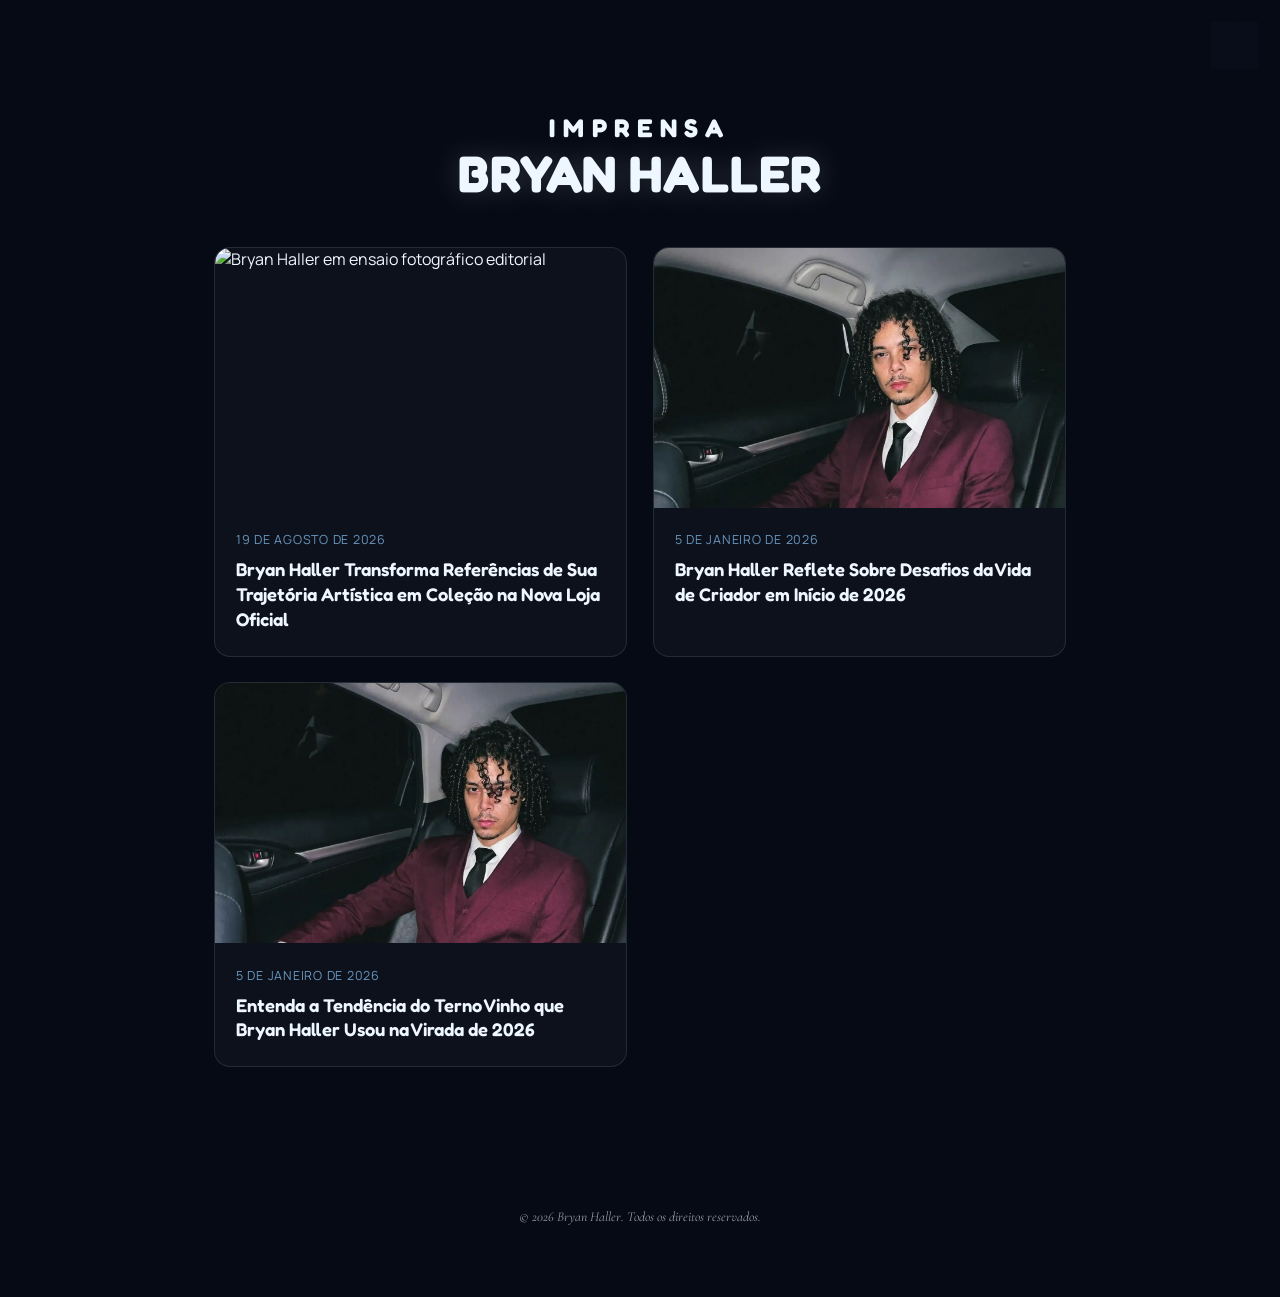
==== imprensa/index.html @ 7fbe3a2c "Add files via upload" ====
<!DOCTYPE html>
<html lang="pt-BR">
<head>
<meta charset="UTF-8">
<meta name="viewport" content="width=device-width, initial-scale=1.0">
<link rel="icon" type="image/png" sizes="96x96" href="https://bryanhaller.com.br/images/favicon-bryan-haller.png?v=2">
<title>Imprensa | Bryan Haller</title>
<meta name="description" content="Matérias, aparições e cobertura de imprensa sobre o cantor e cartomante Bryan Haller.">
<link rel="canonical" href="https://bryanhaller.com.br/imprensa/">

<meta property="og:type" content="website">
<meta property="og:title" content="Imprensa | Bryan Haller">
<meta property="og:description" content="Matérias, aparições e cobertura de imprensa sobre o cantor e cartomante Bryan Haller.">
<meta property="og:image" content="https://bryanhaller.com.br/images/bryan-haller-terno-vinho-retrato-noturno.webp">
<meta property="og:url" content="https://bryanhaller.com.br/imprensa/">

<link rel="preconnect" href="https://fonts.googleapis.com">
<link rel="preconnect" href="https://fonts.gstatic.com" crossorigin>
<link href="https://fonts.googleapis.com/css2?family=Fredoka:wght@500;600;700&family=Cormorant+Garamond:ital,wght@0,500;1,400&family=Manrope:wght@400;500;600&family=Space+Grotesk:wght@700&display=swap" rel="stylesheet">
<link rel="stylesheet" href="/css/style.css">
</head>
<body class="materia-imprensa">

<!-- Sem <canvas id="fx-canvas"> aqui de propósito: nas páginas de leitura longa,
     as faíscas em movimento atrapalham. Fundo sólido, foco no texto. -->

<button id="menu-btn" class="menu-btn" aria-label="Abrir menu"><span></span></button>
<nav id="site-menu" class="site-menu">
  <a href="/">Início</a>
  <a href="/sobre/">Sobre</a>
  <a href="/imprensa/">Imprensa</a>
  <a href="/#discografia">Discografia</a>
  <a href="mailto:contato@bryanhaller.com.br">Contato</a>
</nav>

<div class="wrap">

  <header class="imprensa-header">
    <span class="eyebrow-word reveal">IMPRENSA</span>
    <h1 class="main-words reveal" style="font-size:clamp(2rem,7vw,3.2rem); line-height:1;">BRYAN HALLER</h1>
  </header>

  <div class="imprensa-grid">

    <a class="imprensa-card reveal" href="/imprensa/bryan-haller-loja-oficial/">
      <img src="/images/bryan-haller-ensaio-editorial.webp" alt="Bryan Haller em ensaio fotográfico editorial" loading="lazy">
      <div class="imprensa-card-body">
        <time datetime="2026-08-19">19 de agosto de 2026</time>
        <h2>Bryan Haller Transforma Referências de Sua Trajetória Artística em Coleção na Nova Loja Oficial</h2>
      </div>
    </a>

    <a class="imprensa-card reveal" href="/imprensa/bryan-haller-sobre-criacao-conteudo/">
      <img src="/images/bryan-haller-terno-vinho-retrato-noturno.webp" alt="Bryan Haller de terno vinho no banco traseiro de um carro, na virada de 2026" loading="lazy">
      <div class="imprensa-card-body">
        <time datetime="2026-01-05">5 de janeiro de 2026</time>
        <h2>Bryan Haller Reflete Sobre Desafios da Vida de Criador em Início de 2026</h2>
      </div>
    </a>

    <a class="imprensa-card reveal" href="/imprensa/bryan-haller-terno-vinho-2026/">
      <img src="/images/bryan-haller-terno-vinho-virada-2026.webp" alt="Bryan Haller vestindo terno vinho de três peças, close no rosto sério" loading="lazy">
      <div class="imprensa-card-body">
        <time datetime="2026-01-05">5 de janeiro de 2026</time>
        <h2>Entenda a Tendência do Terno Vinho que Bryan Haller Usou na Virada de 2026</h2>
      </div>
    </a>

  </div>

  <footer>© 2026 Bryan Haller. Todos os direitos reservados.</footer>

</div>

<script src="/js/common.js"></script>
</body>
</html>
---- css/style.css ----
/* =====================================================
   Bryan Haller — estilo compartilhado do site inteiro
   (index.html e sobre.html usam este mesmo arquivo)
   ===================================================== */

  :root{
    --void: #060a14;
    --void-2: #0b1120;
    --ice: #bfe3ff;
    --ice-2: #7fb8e8;
    --frost: #eef7ff;
    --ember: #ff7a3d;
    --ember-2: #ff4d1c;
    --gold: #d8b25c;
    --violet: #5a4d78;
    --text-dim: rgba(238,247,255,0.62);
  }

  *{ margin:0; padding:0; box-sizing:border-box; }

  html{ scroll-behavior:smooth; }

  body{
    background: var(--void);
    color: var(--frost);
    font-family:'Manrope', sans-serif;
    overflow-x:hidden;
    position:relative;
  }

  @media (prefers-reduced-motion: reduce){
    *{ animation-duration:0.01ms !important; animation-iteration-count:1 !important; transition-duration:0.01ms !important; scroll-behavior:auto !important; }
  }

  ::selection{ background:var(--ember); color:var(--void); }

  a{ color:inherit; text-decoration:none; }

  /* ---------- Ambient particle canvases ---------- */
  #fx-canvas{
    position:fixed; inset:0; width:100%; height:100%;
    pointer-events:none; z-index:1; mix-blend-mode:screen;
  }

  /* ---------- Layout shells ---------- */
  .wrap{ position:relative; z-index:2; }
  section{ position:relative; }

  .hero{
    min-height:100vh;
    min-height:100svh; /* evita o "pulo" no celular quando a barra de endereço esconde/aparece */
    display:flex; flex-direction:column; align-items:center;
    padding: 2vh 6vw 1.2vh;
    text-align:center;
    background:
      radial-gradient(ellipse 70% 50% at 50% 0%, rgba(127,184,232,0.14), transparent 60%),
      radial-gradient(ellipse 60% 40% at 20% 90%, rgba(255,122,61,0.08), transparent 60%),
      var(--void);
  }

  .name{
    font-family:'Fredoka', sans-serif;
    font-weight:700;
    font-size:clamp(1.9rem, 9.5vw, 3.6rem);
    line-height:1;
    letter-spacing:-0.01em;
    white-space:nowrap;
    color: var(--frost);
    filter: drop-shadow(0 0 20px rgba(238,247,255,0.2));
    opacity:0; transform: translateY(30px);
    animation: riseIn 1.1s cubic-bezier(.16,.8,.3,1) forwards;
    animation-delay:0.15s;
    position:relative; z-index:2;
  }
  .title-flame-wrap{ position:relative; display:inline-block; }
  .fire-canvas{
    position:absolute; left:-10%; right:-10%; bottom:0; top:-60%;
    width:120%; height:160%;
    pointer-events:none;
    z-index:1;
    mix-blend-mode: screen;
  }

  @keyframes riseIn{ to{ opacity:1; transform:translateY(0); } }

  .portrait-stage{
    position:relative;
    width:min(85vw, 450px);
    aspect-ratio: 16/9;
    margin: 2vh auto 3vh;
    opacity:0; transform:scale(0.92);
    animation: riseIn 1.2s cubic-bezier(.16,.8,.3,1) forwards;
    animation-delay:0.5s;
  }

  .blob-mask{
    position:absolute; inset:0;
    border-radius: 62% 38% 55% 45% / 48% 45% 55% 52%;
    overflow:hidden;
    contain: paint; /* isola o repaint do blob, sem "vazar" custo pro resto da página */
    box-shadow:
      0 0 0 1px rgba(191,227,255,0.18),
      0 0 60px rgba(127,184,232,0.35),
      0 0 140px rgba(127,184,232,0.18),
      inset 0 0 60px rgba(6,10,20,0.5);
    /* Velocidade da distorção do blob (a foto do gelo mudando de contorno).
       Número menor = mais rápido. Os valores dentro do @keyframes blobShift
       logo abaixo controlam o quão "torto" ele fica em cada momento. */
    animation: blobShift 6s ease-in-out infinite;
    animation-play-state: paused; /* começa pausado — o JS libera depois da entrada triunfal */
    background:#0b1120;
  }
  /* Liga o blob depois que a entrada triunfal (fogo + zoom-in) já rolou */
  .blob-mask.blob-active{ animation-play-state: running; }
  /* Pausa a distorção do blob enquanto a pessoa está rolando a tela — evita o
     engasgo, já que "border-radius" é uma propriedade pesada de repintar. */
  .blob-mask.is-scrolling{ animation-play-state: paused; }
  @keyframes blobShift{
    0%,100%{ border-radius: 68% 32% 58% 42% / 45% 48% 52% 55%; }
    20%{ border-radius: 32% 68% 28% 72% / 65% 30% 70% 35%; }
    40%{ border-radius: 74% 26% 70% 30% / 28% 68% 32% 72%; }
    60%{ border-radius: 28% 72% 40% 60% / 70% 28% 72% 30%; }
    80%{ border-radius: 60% 40% 22% 78% / 38% 65% 35% 62%; }
  }
  .blob-mask img{
    width:100%; height:100%; object-fit:cover;
    display:block;
    image-rendering:auto;
  }
  .blob-mask::after{
    content:''; position:absolute; inset:0;
    background: radial-gradient(ellipse at 30% 20%, rgba(191,227,255,0.14), transparent 55%);
    mix-blend-mode: screen; pointer-events:none;
  }



  .role-tag{
    font-family:'Cormorant Garamond', serif;
    font-style:italic;
    font-size:clamp(0.9rem, 2.2vw, 1.2rem);
    letter-spacing:0.3em;
    text-transform:uppercase;
    color: var(--ice);
    opacity:0.85;
    margin-bottom: 1.4vh;
  }

  /* CTA buttons */
  .cta-group{ display:flex; flex-direction:column; align-items:center; gap:1.2rem; width:100%; max-width:420px; }

  .btn{
    position:relative;
    display:block;
    width:100%;
    padding: 1.15rem 1.5rem;
    border-radius: 14px;
    font-family:'Fredoka', sans-serif;
    font-weight:600;
    font-size:1.05rem;
    letter-spacing:0.02em;
    text-align:center;
    cursor:pointer;
    overflow:hidden;
    border:1px solid transparent;
    transition: transform 0.35s cubic-bezier(.16,.8,.3,1), box-shadow 0.35s ease;
  }
  .btn::before{
    content:''; position:absolute; inset:0;
    background:linear-gradient(120deg, transparent, rgba(255,255,255,0.35), transparent);
    transform: translateX(-120%);
    transition: transform 0.7s ease;
  }
  .btn:hover::before{ transform: translateX(120%); }
  .btn:hover{ transform: translateY(-3px); }
  .btn:active{ transform: translateY(-1px) scale(0.98); }

  .btn-primary{
    background: linear-gradient(135deg, var(--frost), var(--ice) 60%, var(--ice-2));
    color: var(--void);
    box-shadow: 0 8px 30px rgba(127,184,232,0.25);
  }
  .btn-primary:hover{ box-shadow: 0 12px 40px rgba(127,184,232,0.4); }

  /* ---------- Botão "Consulta de Cartas" — dourado fosco com reflexo periódico ---------- */
  #consulta-btn{
    background: #d3ab6d;
    color: #1a1206;
    box-shadow: 0 8px 30px rgba(211,171,109,0.3);
  }
  #consulta-btn:hover{ box-shadow: 0 12px 40px rgba(211,171,109,0.45); }
  #consulta-btn::after{
    content:'';
    position:absolute; inset:0;
    background:linear-gradient(120deg, transparent 40%, rgba(255,255,255,0.55) 50%, transparent 60%);
    transform: translateX(-150%);
    /* Frequência do brilho reluzindo no botão dourado.
       Número menor = passa o brilho com mais frequência. */
    animation: goldShine 2.5s ease-in-out infinite;
    pointer-events:none;
  }
  @keyframes goldShine{
    0%, 82%{ transform: translateX(-150%); }
    94%{ transform: translateX(150%); }
    100%{ transform: translateX(150%); }
  }

  .btn-ghost{
    background: rgba(238,247,255,0.04);
    color: var(--frost);
    border-color: rgba(238,247,255,0.18);
  }
  .btn-ghost:hover{ background: rgba(238,247,255,0.08); border-color: rgba(238,247,255,0.35); }

  .contact-caption{
    font-size:0.82rem; color: var(--text-dim); letter-spacing:0.03em; margin-top:0.9rem;
  }

  /* ---------- Live Mode ---------- */
  /* LINHA 1 — tamanho do botão vermelho "Faça sua pergunta na live" (sempre esse tamanho, não encolhe) */
  #live-btn{
    display:none;
    align-items:center;
    justify-content:center;
    gap:0.55rem;
    width:100%;
    padding:1.15rem 1.5rem;
    margin-bottom:0.9rem;
    border-radius:14px;
    background:linear-gradient(120deg, #ff3b30, #ff6a3d);
    color:#fff;
    font-family:'Space Grotesk', sans-serif;
    font-weight:700;
    font-size:1.05rem;
    letter-spacing:0.01em;
    text-decoration:none;
    order:-1;
  }
  #live-btn .live-dot{
    width:9px; height:9px; border-radius:50%; background:#fff;
    animation: liveDotBlink 1.2s ease-in-out infinite;
  }
  @keyframes liveDotBlink{ 0%,100%{ opacity:1; } 50%{ opacity:0.25; } }
  body.is-live #live-btn{
    display:flex;
    opacity:0; transform:scale(0.88);
    box-shadow: 0 8px 34px rgba(255,59,48,0.45);
    animation: livePulse 2.2s ease-in-out infinite,
               liveBtnPop 0.5s cubic-bezier(.34,1.4,.4,1) forwards;
  }
  @keyframes liveBtnPop{ to{ opacity:1; transform:scale(1); } }
  @keyframes livePulse{
    0%,100%{ box-shadow: 0 8px 34px rgba(255,59,48,0.45); }
    50%{ box-shadow: 0 8px 46px rgba(255,59,48,0.7); }
  }

  /* LINHA 2 — tamanho de Consulta e Contato JUNTOS, só quando a live está ativa
     (o "Ouça Agora" não entra aqui, ele fica lá embaixo, fora desse grupo) */
  body.is-live .cta-group .btn{
    padding:1rem 1.3rem;
    font-size:0.95rem;
    border-radius:12px;
  }
  /* Altura da foto das cartas, só quando a live está ativa (a de cima é pra fora da live) */
  body.is-live .cta-group .tarot-link img{
    max-height:19vh;
  }
  body.is-live .cta-group .tarot-hint{
    font-size:0.85rem;
  }
  body.is-live .cta-group .contact-caption{
    font-size:0.76rem;
    margin-top:0.6rem;
  }
  body.is-live .cta-group{
    gap:0.7rem;
  }

  /* Fileira de ícones das redes sociais — fundo circular sutil.
     margin-top = o "respiro" entre o botão Discografia e os ícones.
     Aumente esse número se quiser mais espaço entre eles. */
  .social-row{
    display:flex;
    justify-content:center;
    gap:0.7rem;
    margin-top:1.3rem;
  }
  .social-icon{
    width:44px; height:44px;
    display:flex; align-items:center; justify-content:center;
    border-radius:50%;
    background: rgba(191,227,255,0.08);
    border: 1px solid rgba(191,227,255,0.16);
    color: var(--ice);
    transition: background 0.3s ease, transform 0.3s ease, border-color 0.3s ease;
  }
  .social-icon:hover{
    background: rgba(191,227,255,0.16);
    border-color: rgba(191,227,255,0.32);
    transform: translateY(-2px);
  }

  .scroll-cue{
    margin-top: 5vh; display:flex; align-items:center; gap:0.9rem;
    font-family:'Fredoka', sans-serif; font-weight:600; letter-spacing:0.08em;
    text-transform:uppercase; font-size:0.9rem; color: var(--ice);
  }
  .chevrons{ display:flex; flex-direction:column; }
  .chevrons svg{ animation: chevronPulse 1.8s ease-in-out infinite; }
  .chevrons svg:nth-child(2){ animation-delay:0.25s; margin-top:-6px; }
  @keyframes chevronPulse{ 0%,100%{ opacity:0.25; transform:translateY(0);} 50%{ opacity:1; transform:translateY(4px);} }

  /* ---------- Tarot photo (clickable, inline in hero) ---------- */
  .tarot-link{
    display:block; width:100%;
    position:relative; border-radius:18px; overflow:hidden;
    border:1px solid rgba(216,178,92,0.28);
    box-shadow: 0 20px 50px rgba(0,0,0,0.5), 0 0 36px rgba(90,77,120,0.22);
    transition: transform 0.35s cubic-bezier(.16,.8,.3,1), box-shadow 0.35s ease;
  }
  .tarot-link:hover{ transform: translateY(-3px); box-shadow: 0 26px 60px rgba(0,0,0,0.55), 0 0 46px rgba(90,77,120,0.32); }
  /* Altura da foto das cartas (fora da live). A largura fica sempre 100% de propósito,
     pra ela ficar sempre alinhada com o botão de cima — só a altura é pra mexer aqui. */
  .tarot-link img{ width:100%; max-height:34vh; object-fit:cover; display:block; }
  .tarot-link::after{
    content:''; position:absolute; inset:0;
    background: linear-gradient(180deg, transparent 60%, rgba(6,10,20,0.55));
    pointer-events:none;
  }
  .tarot-hint{
    position:absolute; right:14px; bottom:12px;
    font-family:'Fredoka', sans-serif; font-weight:600; font-size:0.78rem;
    letter-spacing:0.04em; color:var(--frost);
    background: rgba(6,10,20,0.55); border:1px solid rgba(238,247,255,0.2);
    padding:0.35rem 0.7rem; border-radius:100px;
    backdrop-filter: blur(4px);
  }

  /* ---------- Seam / 3D ridge divider between sections ---------- */
  .seam{
    position:relative; height:46px; z-index:2;
    background: linear-gradient(180deg, rgba(191,227,255,0.05), rgba(0,0,0,0.4) 70%);
  }
  .seam::before{
    content:''; position:absolute; inset:0;
    background:
      linear-gradient(180deg, rgba(238,247,255,0.08), transparent 40%),
      linear-gradient(0deg, rgba(0,0,0,0.5), transparent 55%);
  }
  .seam::after{
    content:''; position:absolute; left:0; right:0; top:0; height:3px;
    background: linear-gradient(90deg, transparent, rgba(191,227,255,0.35), transparent);
    filter: blur(1px);
  }

  .reveal{
    opacity:0; transform:translateY(36px);
    transition: opacity 0.9s cubic-bezier(.16,.8,.3,1), transform 0.9s cubic-bezier(.16,.8,.3,1);
  }
  .reveal.in-view{ opacity:1; transform:translateY(0); }

  /* Variante "pop": em vez de subir, dá um saltinho suave de zoom (sem quicar exagerado).
     Usada nos botões e na foto do início do site. */
  .pop-in{
    opacity:0; transform:scale(0.88);
    transition: opacity 0.55s cubic-bezier(.34,1.4,.4,1), transform 0.55s cubic-bezier(.34,1.4,.4,1);
  }
  .pop-in.in-view{ opacity:1; transform:scale(1); }

  /* ---------- Discography section ---------- */
  .disco-section{
    background: linear-gradient(180deg, var(--void-2), #070b16 55%, var(--void));
    padding: 5vh 0 8vh;
    position:relative;
  }
  .eyebrow-word{
    display:block;
    font-family:'Fredoka', sans-serif; font-weight:700;
    font-size:clamp(1.1rem, 4vw, 1.6rem);
    letter-spacing:0.3em;
    margin-bottom:0.3rem;
    opacity:0.85;
    color: var(--frost);
    text-align:center;
  }
  .main-words{
    display:block;
    font-family:'Fredoka', sans-serif; font-weight:700;
    letter-spacing:0.01em;
    color: var(--frost);
    text-shadow: 0 0 30px rgba(238,247,255,0.18);
  }

  .disco-title{
    text-align:center; padding: 0 6vw;
    margin-bottom: 4vh;
    font-family:'Fredoka', sans-serif; font-weight:700;
    color: var(--frost);
  }
  .disco-title .eyebrow-word{
    display:block;
    font-size:clamp(1.1rem, 4vw, 1.6rem);
    letter-spacing:0.3em;
    margin-bottom:0.3rem;
    opacity:0.85;
  }
  .disco-title .main-words{
    display:block;
    font-size:clamp(1.9rem, 8vw, 3.1rem);
    letter-spacing:0.01em;
    white-space:nowrap;
    text-shadow: 0 0 30px rgba(238,247,255,0.18);
  }

  .torn-photo{
    position:relative; width:100%; height:38vh; max-height:340px; overflow:hidden;
    margin-bottom: 6vh;
  }
  .torn-photo img{
    width:100%; height:100%; object-fit:cover; object-position: 60% 22%; display:block;
    filter:saturate(0.9) contrast(1.05);
  }
  .torn-photo svg.tear{
    position:absolute; bottom:-1px; left:0; width:100%; height:auto;
    display:block;
  }
  .torn-photo::before{
    content:''; position:absolute; inset:0;
    background: linear-gradient(180deg, rgba(6,10,20,0.15), transparent 30%, transparent 70%, rgba(6,10,20,0.75));
    pointer-events:none;
  }

  .track-block{
    max-width:560px; margin:0 auto; padding:0 6vw; text-align:center;
  }
  .track-name{
    font-family:'Cormorant Garamond', serif; font-size:clamp(2rem, 6vw, 2.8rem);
    font-style:italic; color:var(--frost); margin-bottom:2.2rem;
  text-align: left; /* Adicione esta linha */
}



  .listen-btn{ margin: 3.5rem auto 0; }

  footer{
    text-align:center; padding: 5vh 6vw 8vh;
    color: var(--text-dim); font-size:0.85rem;
    font-style:italic; font-family:'Cormorant Garamond', serif;
  }

  @media (min-width: 760px){
    .cta-group{ max-width:480px; }
  }

  /* ---------- Menu hambúrguer (usado em todas as páginas) ---------- */
  .menu-btn{
    position:fixed; top:1.4rem; right:1.4rem; z-index:50;
    width:46px; height:46px; border-radius:50%;
    display:flex; align-items:center; justify-content:center;
    background: rgba(11,17,32,0.55);
    border:1px solid rgba(191,227,255,0.18);
    backdrop-filter: blur(6px);
    cursor:pointer;
  }
  .menu-btn span{
    display:block; width:20px; height:2px; background:#fff; border-radius:2px;
    position:relative; transition: transform 0.3s ease, opacity 0.3s ease;
  }
  .menu-btn span::before, .menu-btn span::after{
    content:''; position:absolute; left:0; width:20px; height:2px; background:#fff; border-radius:2px;
    transition: transform 0.3s ease, top 0.3s ease;
  }
  .menu-btn span::before{ top:-6px; }
  .menu-btn span::after{ top:6px; }
  .menu-btn.open span{ background:transparent; }
  .menu-btn.open span::before{ top:0; transform:rotate(45deg); }
  .menu-btn.open span::after{ top:0; transform:rotate(-45deg); }

  .site-menu{
    position:fixed; inset:0; z-index:45;
    background: rgba(6,10,20,0.96);
    backdrop-filter: blur(10px);
    display:flex; flex-direction:column; align-items:center; justify-content:center;
    gap:1.6rem;
    opacity:0; visibility:hidden; transform:translateY(-8px);
    transition: opacity 0.35s ease, visibility 0.35s ease, transform 0.35s ease;
  }
  .site-menu.open{ opacity:1; visibility:visible; transform:translateY(0); }
  .site-menu a{
    font-family:'Fredoka', sans-serif; font-weight:600; font-size:1.6rem;
    color: var(--ice); text-decoration:none; letter-spacing:0.02em;
  }
  .site-menu a:hover{ color:#fff; }

  /* ---------- Seção "Sobre" (prévia dentro do index.html) ---------- */
  .sobre-teaser{
    max-width:1000px; margin:0 auto; padding: 6rem 1.5rem 5rem;
    display:flex; flex-direction:column; gap:2.2rem; align-items:center; text-align:center;
  }
  .sobre-teaser img{
    width:100%; max-width:420px; border-radius:20px;
    box-shadow: 0 24px 60px rgba(0,0,0,0.55);
  }
  .sobre-teaser p{
    font-family:'Manrope', sans-serif; color: var(--text-dim);
    font-size:1.02rem; line-height:1.75; max-width:640px;
  }
  .sobre-teaser .btn{ margin-top:0.4rem; }

  @media (min-width: 760px){
    .sobre-teaser{ flex-direction:row; text-align:left; align-items:center; gap:3.5rem; }
    .sobre-teaser .sobre-text{ display:flex; flex-direction:column; align-items:flex-start; gap:1.2rem; }
    .sobre-teaser .eyebrow-word{ text-align:left; }
  }

  /* ---------- Página sobre.html ---------- */
  .bio-hero{
    max-width:900px; margin:0 auto; padding: 7rem 1.5rem 2rem; text-align:center;
  }
  .bio-hero img{
    width:100%; max-height:60vh; object-fit:cover; border-radius:22px; margin-top:2rem;
    box-shadow: 0 30px 70px rgba(0,0,0,0.55);
  }
  .bio-content{
    max-width:720px; margin:0 auto; padding: 3rem 1.5rem 6rem;
    font-family:'Manrope', sans-serif; color: var(--text-dim);
    font-size:1.08rem; line-height:1.9;
  }
  .bio-content p{ margin-bottom:1.6rem; }
  .bio-content p:first-of-type{
    font-family:'Cormorant Garamond', serif; font-style:italic; font-size:1.35rem;
    color: var(--ice); line-height:1.6;
  }
  .bio-cta{ text-align:center; padding-bottom:6rem; }

  /* ---------- Imprensa: vitrine (lista de matérias) ---------- */
  .imprensa-header{ max-width:800px; margin:0 auto; padding:7rem 1.5rem 3rem; text-align:center; }
  .imprensa-grid{
    max-width:900px; margin:0 auto; padding: 0 1.5rem 6rem;
    display:grid; gap:1.6rem;
    grid-template-columns: 1fr;
  }
  @media (min-width:700px){
    .imprensa-grid{ grid-template-columns: 1fr 1fr; }
  }
  .imprensa-card{
    display:block; text-decoration:none;
    border-radius:16px; overflow:hidden;
    background: rgba(238,247,255,0.03);
    border:1px solid rgba(191,227,255,0.12);
    transition: transform 0.3s ease, border-color 0.3s ease;
  }
  .imprensa-card:hover{ transform:translateY(-4px); border-color:rgba(191,227,255,0.3); }
  .imprensa-card img{ width:100%; height:260px; object-fit:cover; object-position: center 15%; display:block; }
  .imprensa-card .imprensa-card-body{ padding:1.2rem 1.3rem 1.5rem; }
  .imprensa-card time{
    font-family:'Manrope', sans-serif; font-size:0.78rem; letter-spacing:0.06em;
    text-transform:uppercase; color: var(--ice-2); opacity:0.8;
  }
  .imprensa-card h2{
    font-family:'Fredoka', sans-serif; font-weight:600; font-size:1.15rem;
    color: var(--frost); margin:0.5rem 0 0; line-height:1.35;
  }

  /* ---------- Imprensa: página da matéria ---------- */
  /* Fundo sólido, sem faíscas por trás — em texto longo, o movimento atrapalha a leitura */
  body.materia-imprensa{ background: var(--void); }
  .materia-header{ max-width:820px; margin:0 auto; padding:6rem 1.5rem 0; text-align:center; }
  .materia-header time{
    display:block; font-family:'Manrope', sans-serif; font-size:0.82rem;
    letter-spacing:0.08em; text-transform:uppercase; color: var(--ice-2); margin-bottom:0.8rem;
  }
  .materia-header h1{
    font-family:'Fredoka', sans-serif; font-weight:700; color: var(--frost);
    font-size:clamp(1.6rem, 5vw, 2.6rem); line-height:1.25; margin:0 0 1.6rem;
  }
  .materia-hero-img{
    width:100%; max-height:60vh; object-fit:cover; object-position: center 15%; border-radius:18px;
    box-shadow: 0 26px 60px rgba(0,0,0,0.5);
  }
  .materia-content{
    max-width:700px; margin:0 auto; padding: 2.6rem 1.5rem 5rem;
    font-family:'Manrope', sans-serif; color: var(--text-dim);
    font-size:1.05rem; line-height:1.85;
  }
  .materia-content h2{
    font-family:'Fredoka', sans-serif; font-weight:600; color: var(--frost);
    font-size:1.35rem; margin:2.2rem 0 1rem;
  }
  .materia-content p{ margin-bottom:1.4rem; }
  .materia-content img{
    width:100%; border-radius:14px; margin:1.8rem 0;
    box-shadow: 0 20px 50px rgba(0,0,0,0.45);
  }
  .materia-content figcaption{
    font-family:'Manrope', sans-serif; font-size:0.82rem; color: var(--ice-2);
    opacity:0.75; margin-top:-1.2rem; margin-bottom:1.8rem; text-align:center;
  }
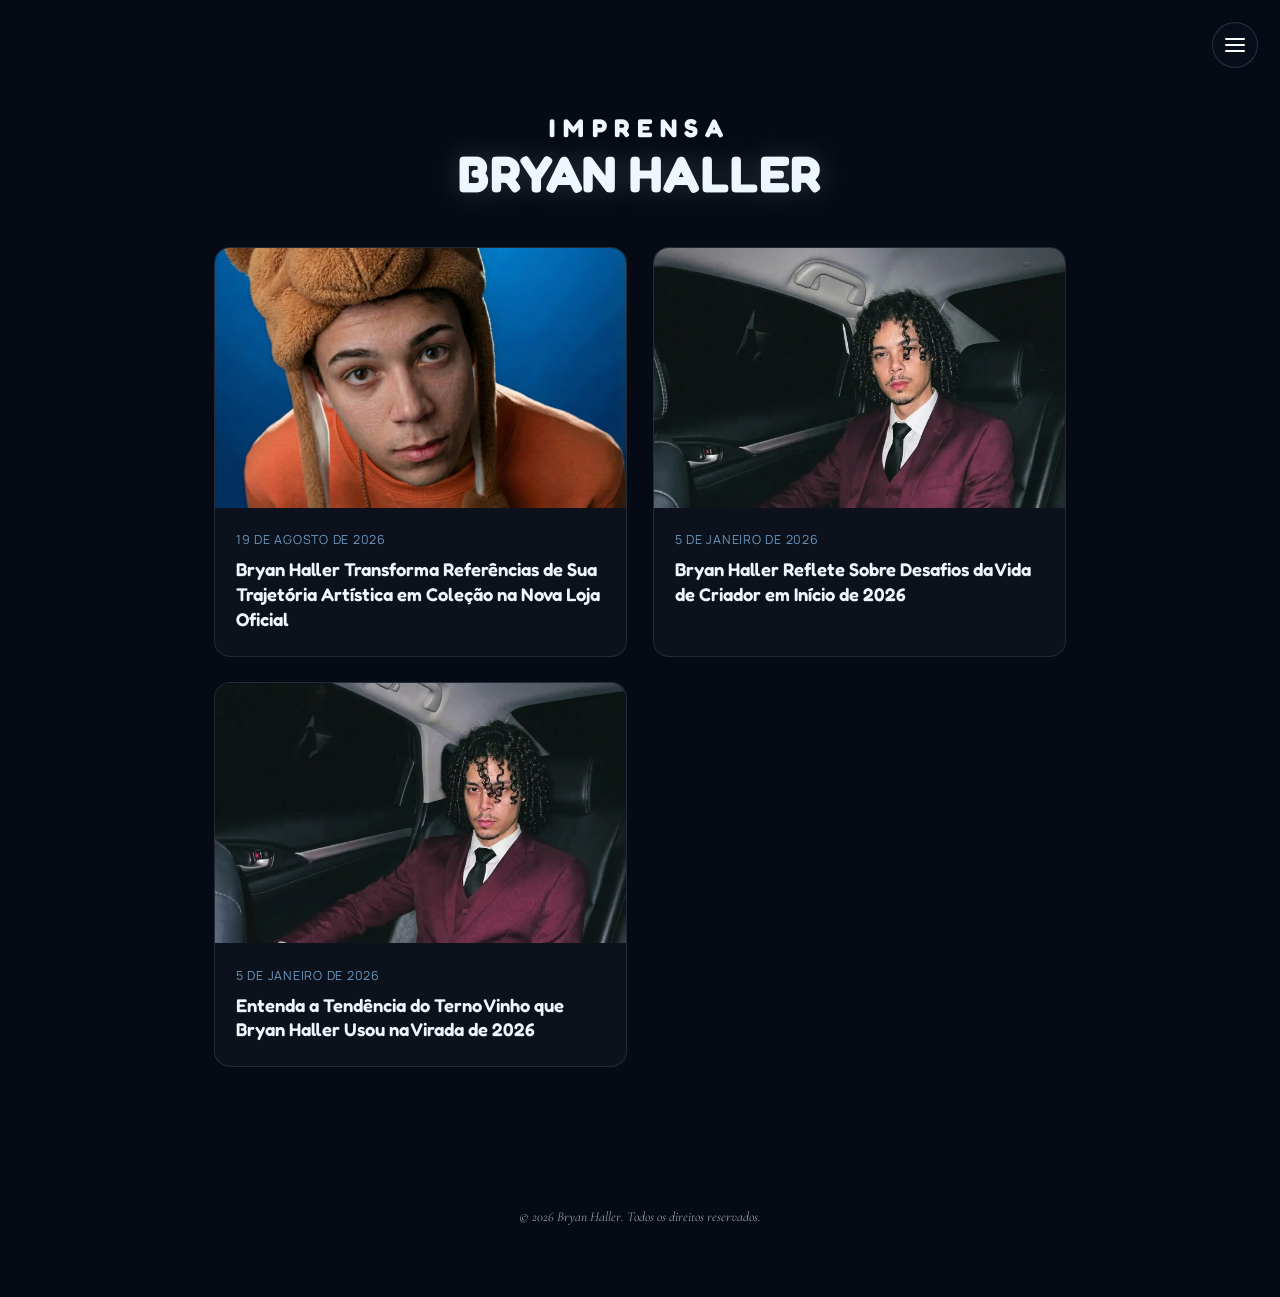
==== commit e64e95ad: "Atualizar o index.html" ====
--- a/imprensa/index.html
+++ b/imprensa/index.html
@@ -43,7 +43,7 @@
   <div class="imprensa-grid">
 
     <a class="imprensa-card reveal" href="/imprensa/bryan-haller-loja-oficial/">
-      <img src="/images/bryan-haller-ensaio-editorial.webp" alt="Bryan Haller em ensaio fotográfico editorial" loading="lazy">
+      <img src="/images/bryan-haller-ensaio-editorial.webp" alt="Bryan Haller em ensaio fotográfico editorial" loading="lazy" style="object-position: center 45%;">
       <div class="imprensa-card-body">
         <time datetime="2026-08-19">19 de agosto de 2026</time>
         <h2>Bryan Haller Transforma Referências de Sua Trajetória Artística em Coleção na Nova Loja Oficial</h2>
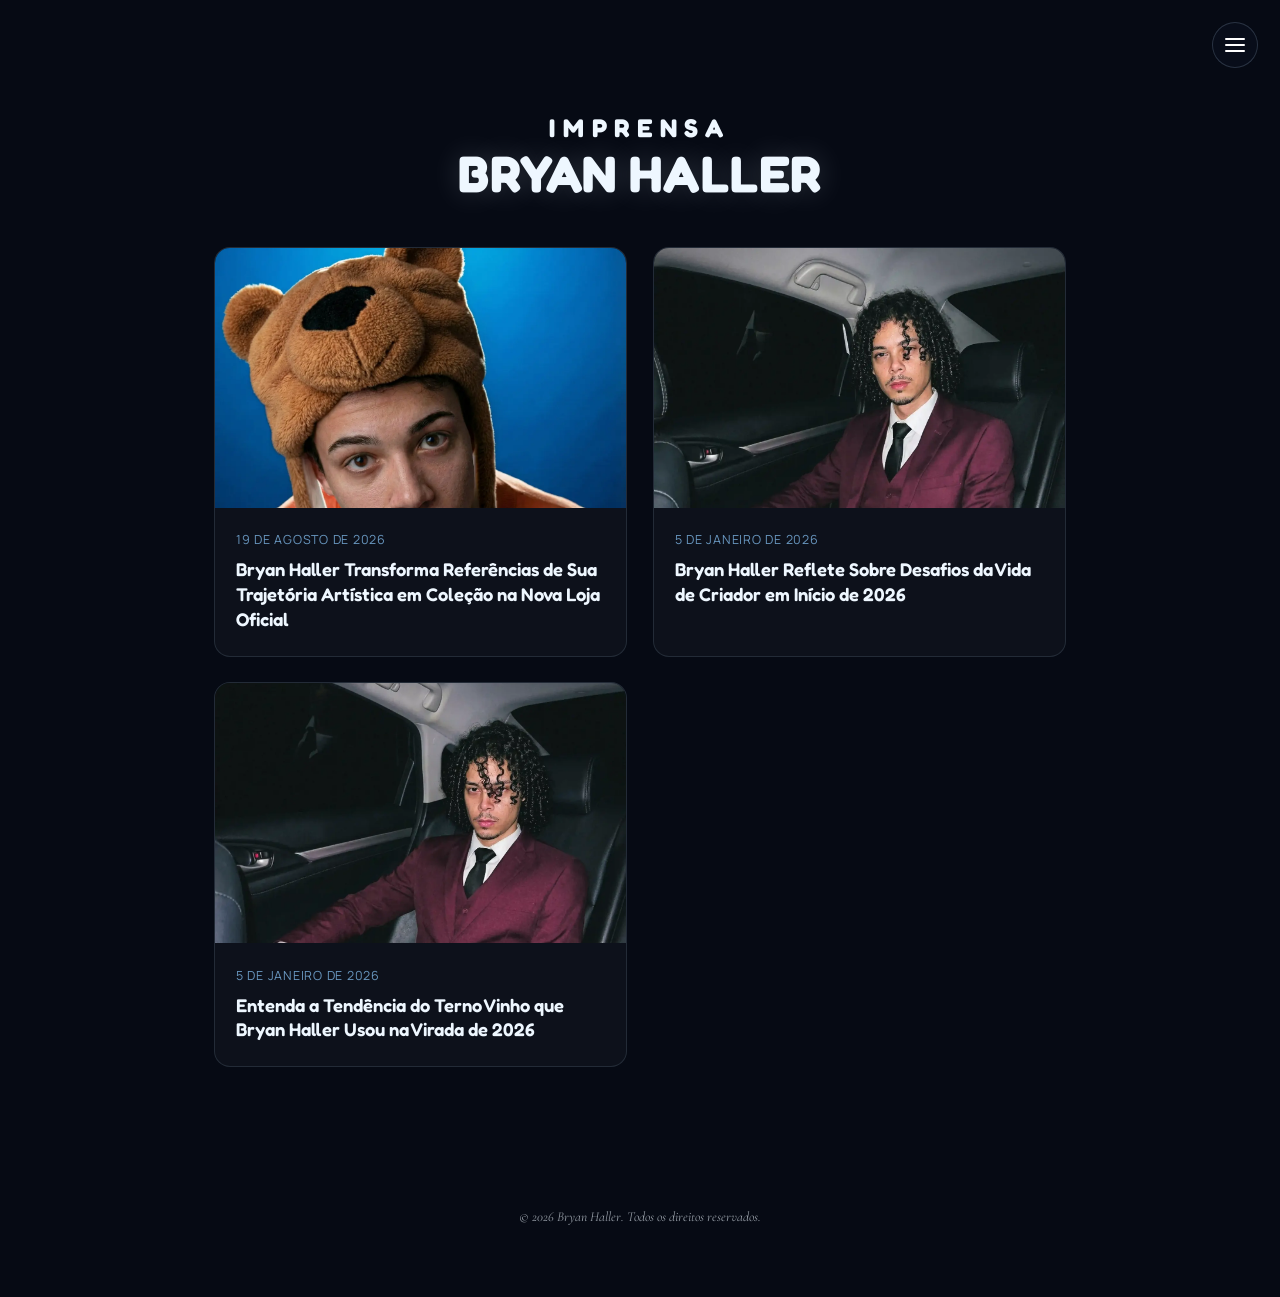
==== commit 84c3ced8: "Add files via upload" ====
--- a/imprensa/index.html
+++ b/imprensa/index.html
@@ -25,13 +25,7 @@
      as faíscas em movimento atrapalham. Fundo sólido, foco no texto. -->
 
 <button id="menu-btn" class="menu-btn" aria-label="Abrir menu"><span></span></button>
-<nav id="site-menu" class="site-menu">
-  <a href="/">Início</a>
-  <a href="/sobre/">Sobre</a>
-  <a href="/imprensa/">Imprensa</a>
-  <a href="/#discografia">Discografia</a>
-  <a href="mailto:contato@bryanhaller.com.br">Contato</a>
-</nav>
+<nav id="site-menu" class="site-menu"></nav>
 
 <div class="wrap">
 
@@ -43,7 +37,7 @@
   <div class="imprensa-grid">
 
     <a class="imprensa-card reveal" href="/imprensa/bryan-haller-loja-oficial/">
-      <img src="/images/bryan-haller-ensaio-editorial.webp" alt="Bryan Haller em ensaio fotográfico editorial" loading="lazy" style="object-position: center 45%;">
+      <img src="/images/bryan-haller-ensaio-editorial.webp" alt="Bryan Haller em ensaio fotográfico editorial" loading="lazy">
       <div class="imprensa-card-body">
         <time datetime="2026-08-19">19 de agosto de 2026</time>
         <h2>Bryan Haller Transforma Referências de Sua Trajetória Artística em Coleção na Nova Loja Oficial</h2>
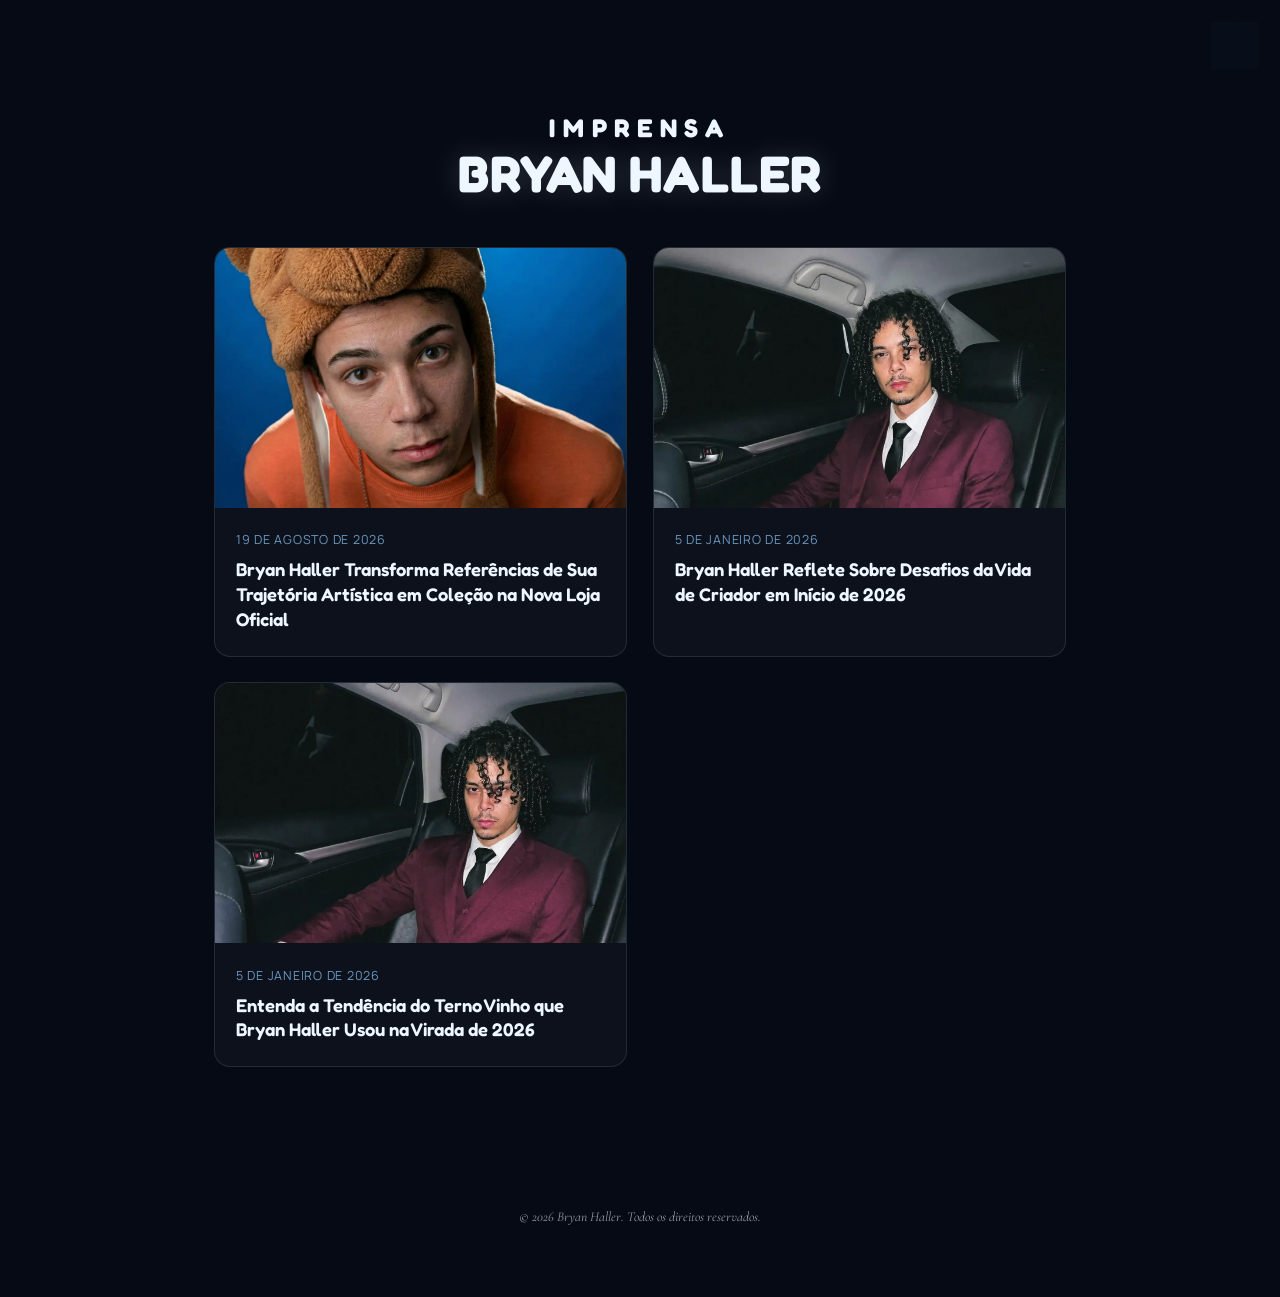
==== commit 6b25e199: "Atualizar o index.html" ====
--- a/imprensa/index.html
+++ b/imprensa/index.html
@@ -37,7 +37,7 @@
   <div class="imprensa-grid">
 
     <a class="imprensa-card reveal" href="/imprensa/bryan-haller-loja-oficial/">
-      <img src="/images/bryan-haller-ensaio-editorial.webp" alt="Bryan Haller em ensaio fotográfico editorial" loading="lazy">
+      <img src="/images/bryan-haller-ensaio-editorial.webp" alt="Bryan Haller em ensaio fotográfico editorial" loading="lazy" style="object-position: center 45%;">
       <div class="imprensa-card-body">
         <time datetime="2026-08-19">19 de agosto de 2026</time>
         <h2>Bryan Haller Transforma Referências de Sua Trajetória Artística em Coleção na Nova Loja Oficial</h2>
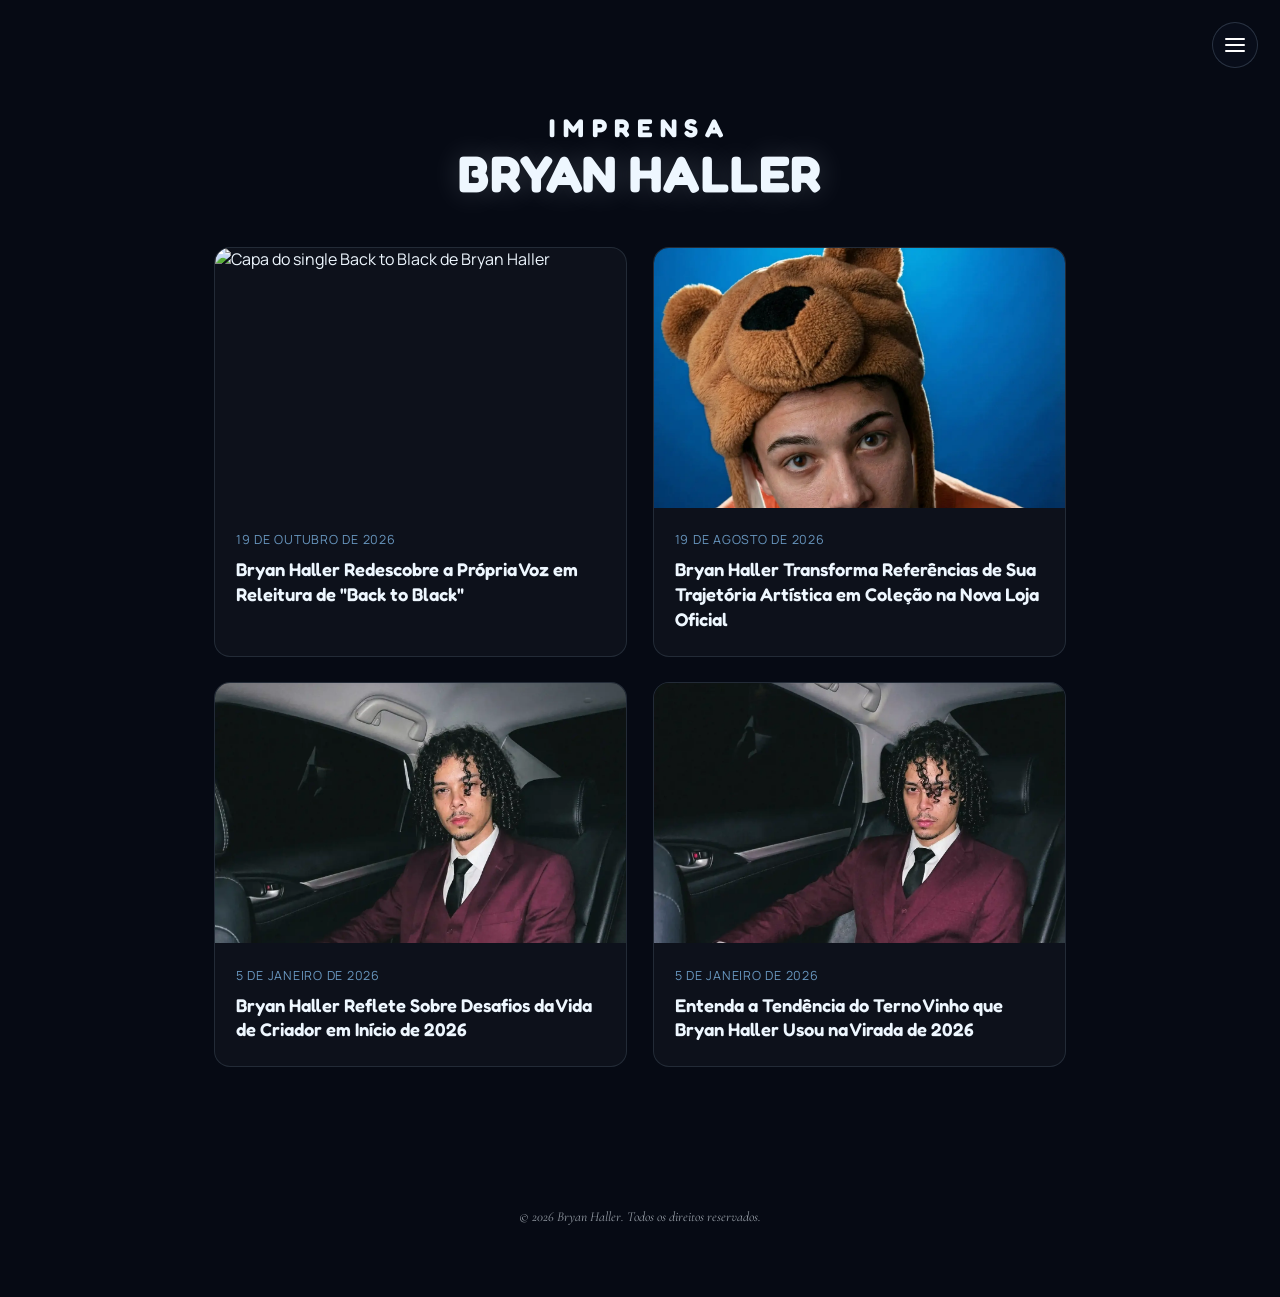
==== commit 6b113512: "Update index.html" ====
--- a/imprensa/index.html
+++ b/imprensa/index.html
@@ -36,8 +36,16 @@
 
   <div class="imprensa-grid">
 
+    <a class="imprensa-card reveal" href="/imprensa/bryan-haller-back-to-black-bastidores/">
+      <img src="/images/bryan-haller-back-to-black-capa.webp" alt="Capa do single Back to Black de Bryan Haller" loading="lazy">
+      <div class="imprensa-card-body">
+        <time datetime="2026-10-19">19 de outubro de 2026</time>
+        <h2>Bryan Haller Redescobre a Própria Voz em Releitura de "Back to Black"</h2>
+      </div>
+    </a>
+
     <a class="imprensa-card reveal" href="/imprensa/bryan-haller-loja-oficial/">
-      <img src="/images/bryan-haller-ensaio-editorial.webp" alt="Bryan Haller em ensaio fotográfico editorial" loading="lazy" style="object-position: center 45%;">
+      <img src="/images/bryan-haller-ensaio-editorial.webp" alt="Bryan Haller em ensaio fotográfico editorial" loading="lazy">
       <div class="imprensa-card-body">
         <time datetime="2026-08-19">19 de agosto de 2026</time>
         <h2>Bryan Haller Transforma Referências de Sua Trajetória Artística em Coleção na Nova Loja Oficial</h2>
--- a/css/style.css
+++ b/css/style.css
@@ -47,8 +47,8 @@
   section{ position:relative; }
 
   .hero{
-    min-height:100vh;
-    min-height:100svh; /* evita o "pulo" no celular quando a barra de endereço esconde/aparece */
+    min-height:75vh;
+    min-height:75svh; /* evita o "pulo" no celular quando a barra de endereço esconde/aparece */
     display:flex; flex-direction:column; align-items:center;
     padding: 2vh 6vw 1.2vh;
     text-align:center;
@@ -92,35 +92,39 @@
     animation: riseIn 1.2s cubic-bezier(.16,.8,.3,1) forwards;
     animation-delay:0.5s;
   }
+  /* Brilho ao redor do blob inteiro, acendendo e apagando bem devagar.
+     Mesmo formato exato do blob, só a OPACIDADE muda — é o tipo de animação
+     mais leve que existe, então não tem como travar, mesmo em celular fraco. */
+  .portrait-stage::before{
+    content:'';
+    position:absolute; inset:0;
+    border-radius: 62% 38% 55% 45% / 48% 45% 55% 52%;
+    box-shadow:
+      0 0 40px rgba(238,247,255,0.85),
+      0 0 90px rgba(127,184,232,0.55);
+    opacity:0.25;
+    /* Velocidade do "pisca pisca". Número maior = mais devagar. */
+    animation: glowPulse 4s ease-in-out infinite;
+    pointer-events:none;
+    z-index:0;
+  }
+  @keyframes glowPulse{
+    0%,100%{ opacity:0.2; }
+    50%{ opacity:0.9; }
+  }
 
   .blob-mask{
     position:absolute; inset:0;
     border-radius: 62% 38% 55% 45% / 48% 45% 55% 52%;
     overflow:hidden;
-    contain: paint; /* isola o repaint do blob, sem "vazar" custo pro resto da página */
+    contain: paint;
     box-shadow:
       0 0 0 1px rgba(191,227,255,0.18),
       0 0 60px rgba(127,184,232,0.35),
       0 0 140px rgba(127,184,232,0.18),
       inset 0 0 60px rgba(6,10,20,0.5);
-    /* Velocidade da distorção do blob (a foto do gelo mudando de contorno).
-       Número menor = mais rápido. Os valores dentro do @keyframes blobShift
-       logo abaixo controlam o quão "torto" ele fica em cada momento. */
-    animation: blobShift 6s ease-in-out infinite;
-    animation-play-state: paused; /* começa pausado — o JS libera depois da entrada triunfal */
     background:#0b1120;
-  }
-  /* Liga o blob depois que a entrada triunfal (fogo + zoom-in) já rolou */
-  .blob-mask.blob-active{ animation-play-state: running; }
-  /* Pausa a distorção do blob enquanto a pessoa está rolando a tela — evita o
-     engasgo, já que "border-radius" é uma propriedade pesada de repintar. */
-  .blob-mask.is-scrolling{ animation-play-state: paused; }
-  @keyframes blobShift{
-    0%,100%{ border-radius: 68% 32% 58% 42% / 45% 48% 52% 55%; }
-    20%{ border-radius: 32% 68% 28% 72% / 65% 30% 70% 35%; }
-    40%{ border-radius: 74% 26% 70% 30% / 28% 68% 32% 72%; }
-    60%{ border-radius: 28% 72% 40% 60% / 70% 28% 72% 30%; }
-    80%{ border-radius: 60% 40% 22% 78% / 38% 65% 35% 62%; }
+    z-index:1;
   }
   .blob-mask img{
     width:100%; height:100%; object-fit:cover;
@@ -307,8 +311,19 @@
   }
   .chevrons{ display:flex; flex-direction:column; }
   .chevrons svg{ animation: chevronPulse 1.8s ease-in-out infinite; }
-  .chevrons svg:nth-child(2){ animation-delay:0.25s; margin-top:-6px; }
+  .chevrons svg:nth-child(2){ animation-delay:0.2s; margin-top:-6px; }
+  .chevrons svg:nth-child(3){ animation-delay:0.4s; margin-top:-6px; }
   @keyframes chevronPulse{ 0%,100%{ opacity:0.25; transform:translateY(0);} 50%{ opacity:1; transform:translateY(4px);} }
+
+  /* Setinhas ao lado de "OUÇA", reaproveitando o espaço que o título já ocupa */
+  .disco-title .ouca-line{ display:flex; align-items:center; justify-content:center; gap:0.7rem; }
+  .ouca-arrow{ opacity:0.6; animation: chevronPulse 1.8s ease-in-out infinite; }
+  .ouca-arrow:last-child{ animation-delay:0.3s; }
+
+  /* ---------- Contato & Publicidade (agora perto do rodapé, não mais no hero) ---------- */
+  .contato-final{
+    text-align:center; padding: 4.5rem 1.5rem 4rem;
+  }
 
   /* ---------- Tarot photo (clickable, inline in hero) ---------- */
   .tarot-link{
@@ -321,7 +336,7 @@
   .tarot-link:hover{ transform: translateY(-3px); box-shadow: 0 26px 60px rgba(0,0,0,0.55), 0 0 46px rgba(90,77,120,0.32); }
   /* Altura da foto das cartas (fora da live). A largura fica sempre 100% de propósito,
      pra ela ficar sempre alinhada com o botão de cima — só a altura é pra mexer aqui. */
-  .tarot-link img{ width:100%; max-height:34vh; object-fit:cover; display:block; }
+  .tarot-link img{ width:100%; max-height:26vh; object-fit:cover; display:block; }
   .tarot-link::after{
     content:''; position:absolute; inset:0;
     background: linear-gradient(180deg, transparent 60%, rgba(6,10,20,0.55));
@@ -493,26 +508,56 @@
   }
   .site-menu a:hover{ color:#fff; }
 
-  /* ---------- Seção "Sobre" (prévia dentro do index.html) ---------- */
+  /* ---------- Seção "Loja Oficial" (prévia dentro do index.html) ---------- */
+  /* Estilo editorial de grife: foto edge-to-edge (sem borda, sem cantos, sem sombra),
+     tipografia serifada restrita, bastante espaço vazio — referência: Chanel, Gucci, Balenciaga. */
+  .loja-teaser{
+    padding: 6rem 0 6.5rem;
+    text-align:center;
+    background: #0a0a0a;
+    border-top: 1px solid rgba(238,247,255,0.08);
+    border-bottom: 1px solid rgba(238,247,255,0.08);
+  }
+  .loja-photo-link{
+    display:block;
+    /* Trecho que faz a foto "sangrar" até a borda da tela, ignorando o container do site */
+    width:100vw;
+    margin-left: calc(50% - 50vw);
+    aspect-ratio:16/9;
+    overflow:hidden;
+  }
+  .loja-photo-link img{
+    width:100%; height:100%; object-fit:cover; display:block;
+    transition: transform 0.6s cubic-bezier(.16,.8,.3,1);
+  }
+  .loja-photo-link:hover img{ transform: scale(1.02); }
+  .loja-text{ padding: 3.2rem 1.5rem 0; }
+  .loja-text .eyebrow-word{
+    color: var(--frost); letter-spacing:0.4em; margin-bottom:1rem;
+  }
+  .loja-tagline{
+    font-family:'Cormorant Garamond', serif; font-style:italic; font-weight:400;
+    color: var(--frost); font-size:clamp(1.4rem, 3.5vw, 2rem);
+    max-width:520px; margin:0 auto 2rem; line-height:1.5;
+  }
+  .loja-text .btn{
+    background:transparent; color: var(--frost);
+    border:1px solid rgba(238,247,255,0.4);
+    letter-spacing:0.12em; text-transform:uppercase; font-size:0.85rem;
+    padding: 0.95rem 2.2rem; border-radius:2px;
+  }
+  .loja-text .btn:hover{ background: rgba(238,247,255,0.06); border-color:#fff; }
+
+  /* ---------- Seção "Sobre" (prévia curta dentro do index.html) ---------- */
   .sobre-teaser{
-    max-width:1000px; margin:0 auto; padding: 6rem 1.5rem 5rem;
-    display:flex; flex-direction:column; gap:2.2rem; align-items:center; text-align:center;
-  }
-  .sobre-teaser img{
-    width:100%; max-width:420px; border-radius:20px;
-    box-shadow: 0 24px 60px rgba(0,0,0,0.55);
+    max-width:640px; margin:0 auto; padding: 5rem 1.5rem 5rem;
+    display:flex; flex-direction:column; gap:1.2rem; align-items:center; text-align:center;
   }
   .sobre-teaser p{
     font-family:'Manrope', sans-serif; color: var(--text-dim);
-    font-size:1.02rem; line-height:1.75; max-width:640px;
+    font-size:1.02rem; line-height:1.75;
   }
   .sobre-teaser .btn{ margin-top:0.4rem; }
-
-  @media (min-width: 760px){
-    .sobre-teaser{ flex-direction:row; text-align:left; align-items:center; gap:3.5rem; }
-    .sobre-teaser .sobre-text{ display:flex; flex-direction:column; align-items:flex-start; gap:1.2rem; }
-    .sobre-teaser .eyebrow-word{ text-align:left; }
-  }
 
   /* ---------- Página sobre.html ---------- */
   .bio-hero{
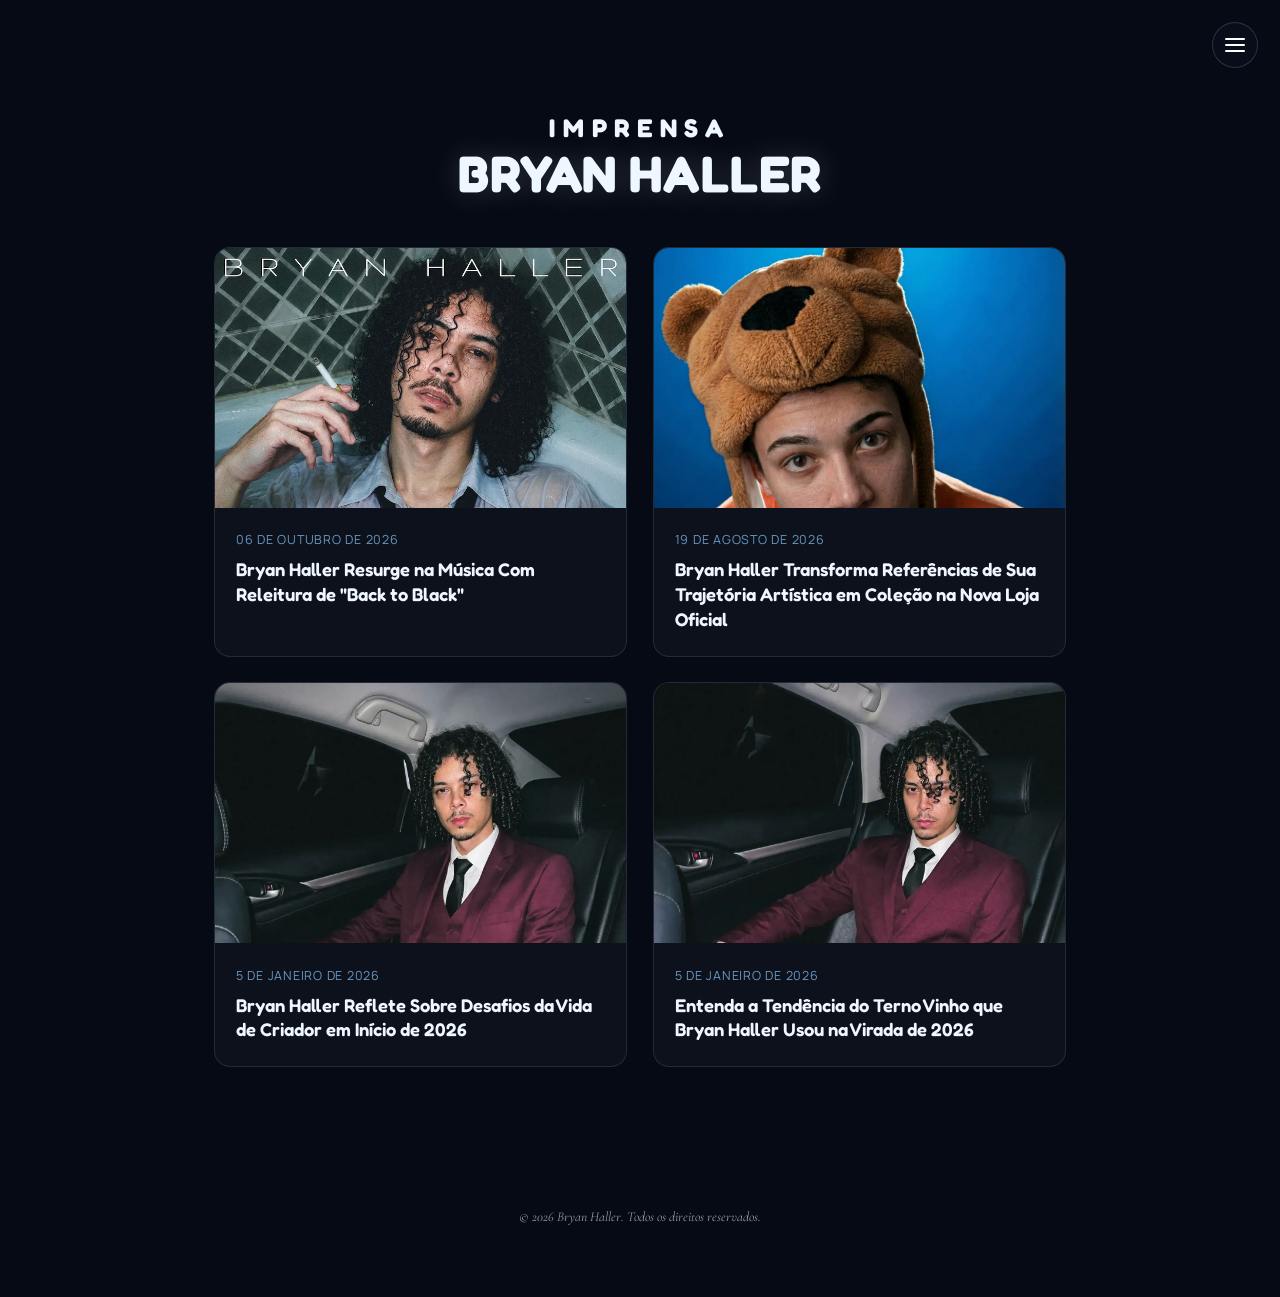
==== commit f44d5adf: "Atualizar o index.html" ====
--- a/imprensa/index.html
+++ b/imprensa/index.html
@@ -5,12 +5,12 @@
 <meta name="viewport" content="width=device-width, initial-scale=1.0">
 <link rel="icon" type="image/png" sizes="96x96" href="https://bryanhaller.com.br/images/favicon-bryan-haller.png?v=2">
 <title>Imprensa | Bryan Haller</title>
-<meta name="description" content="Matérias, aparições e cobertura de imprensa sobre o cantor e cartomante Bryan Haller.">
+<meta name="description" content="Matérias, aparições e cobertura de imprensa sobre o cantor e compositor Bryan Haller.">
 <link rel="canonical" href="https://bryanhaller.com.br/imprensa/">
 
 <meta property="og:type" content="website">
 <meta property="og:title" content="Imprensa | Bryan Haller">
-<meta property="og:description" content="Matérias, aparições e cobertura de imprensa sobre o cantor e cartomante Bryan Haller.">
+<meta property="og:description" content="Matérias, aparições e cobertura de imprensa sobre o cantor e compositor Bryan Haller.">
 <meta property="og:image" content="https://bryanhaller.com.br/images/bryan-haller-terno-vinho-retrato-noturno.webp">
 <meta property="og:url" content="https://bryanhaller.com.br/imprensa/">
 
@@ -37,10 +37,10 @@
   <div class="imprensa-grid">
 
     <a class="imprensa-card reveal" href="/imprensa/bryan-haller-back-to-black-bastidores/">
-      <img src="/images/bryan-haller-back-to-black-capa.webp" alt="Capa do single Back to Black de Bryan Haller" loading="lazy">
+      <img src="/images/bryan-haller-back-to-black-capa-oficial.webp" alt="Capa do single Back to Black de Bryan Haller" loading="lazy">
       <div class="imprensa-card-body">
-        <time datetime="2026-10-19">19 de outubro de 2026</time>
-        <h2>Bryan Haller Redescobre a Própria Voz em Releitura de "Back to Black"</h2>
+        <time datetime="2026-10-06">06 de outubro de 2026</time>
+        <h2>Bryan Haller Resurge na Música Com Releitura de "Back to Black"</h2>
       </div>
     </a>
 
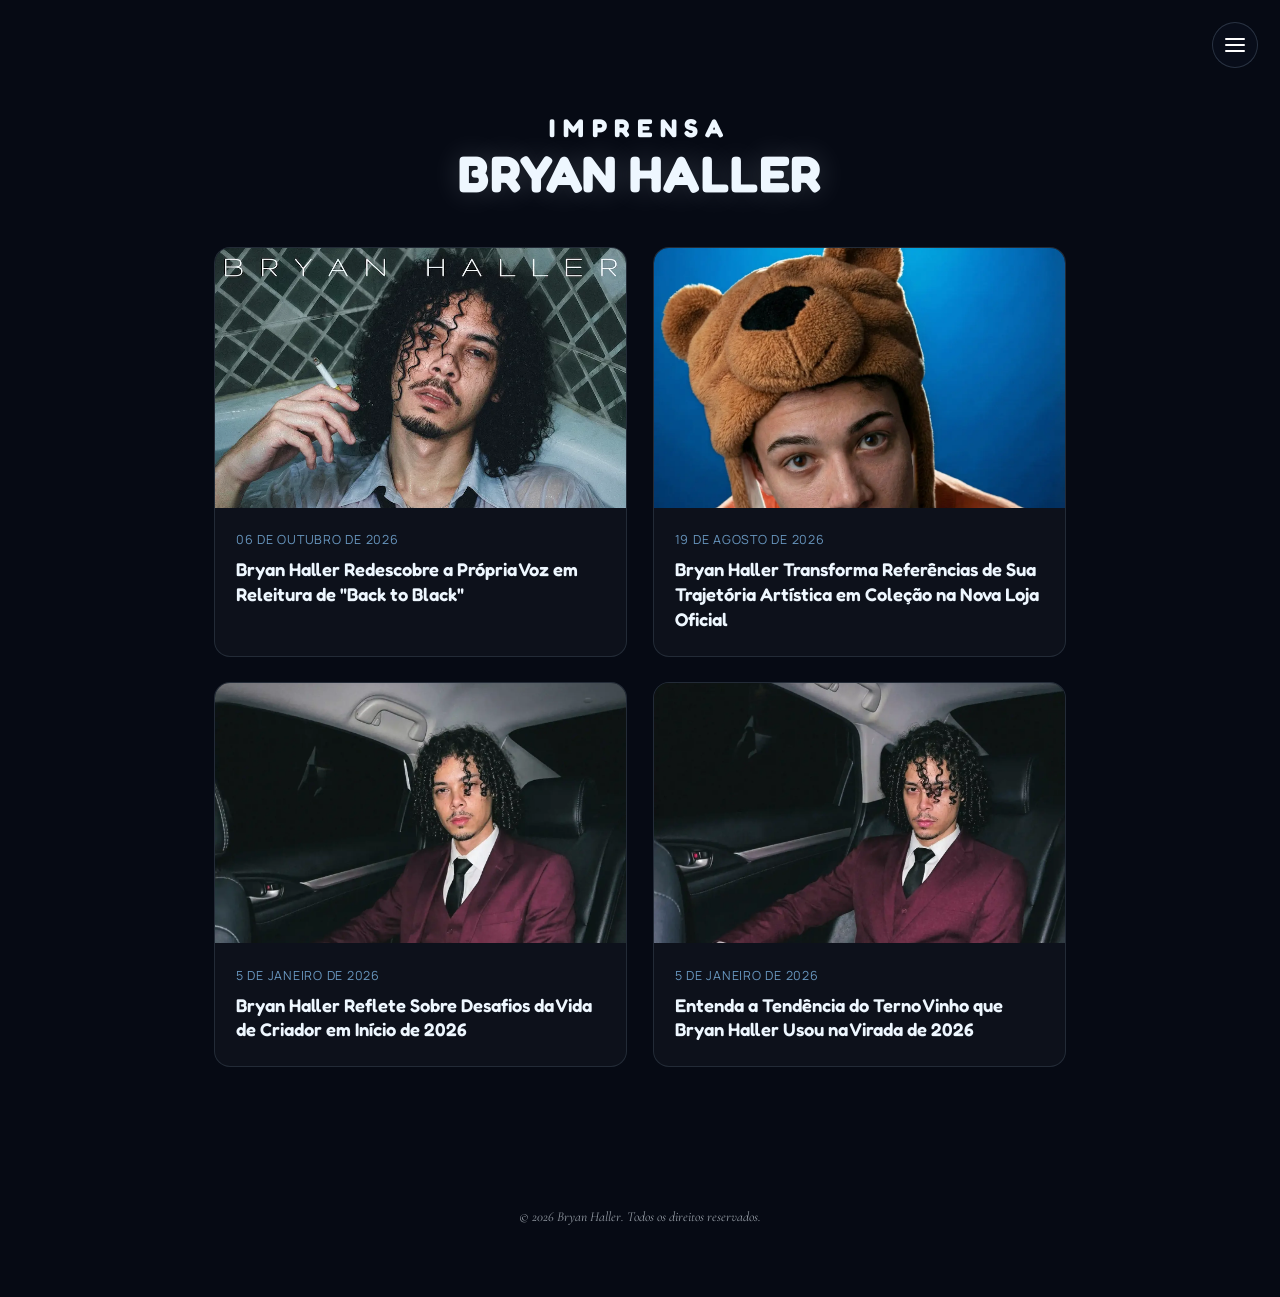
==== commit 1e1d777d: "Atualizar o index.html" ====
--- a/imprensa/index.html
+++ b/imprensa/index.html
@@ -40,7 +40,7 @@
       <img src="/images/bryan-haller-back-to-black-capa-oficial.webp" alt="Capa do single Back to Black de Bryan Haller" loading="lazy">
       <div class="imprensa-card-body">
         <time datetime="2026-10-06">06 de outubro de 2026</time>
-        <h2>Bryan Haller Resurge na Música Com Releitura de "Back to Black"</h2>
+        <h2>Bryan Haller Redescobre a Própria Voz em Releitura de "Back to Black"</h2>
       </div>
     </a>
 
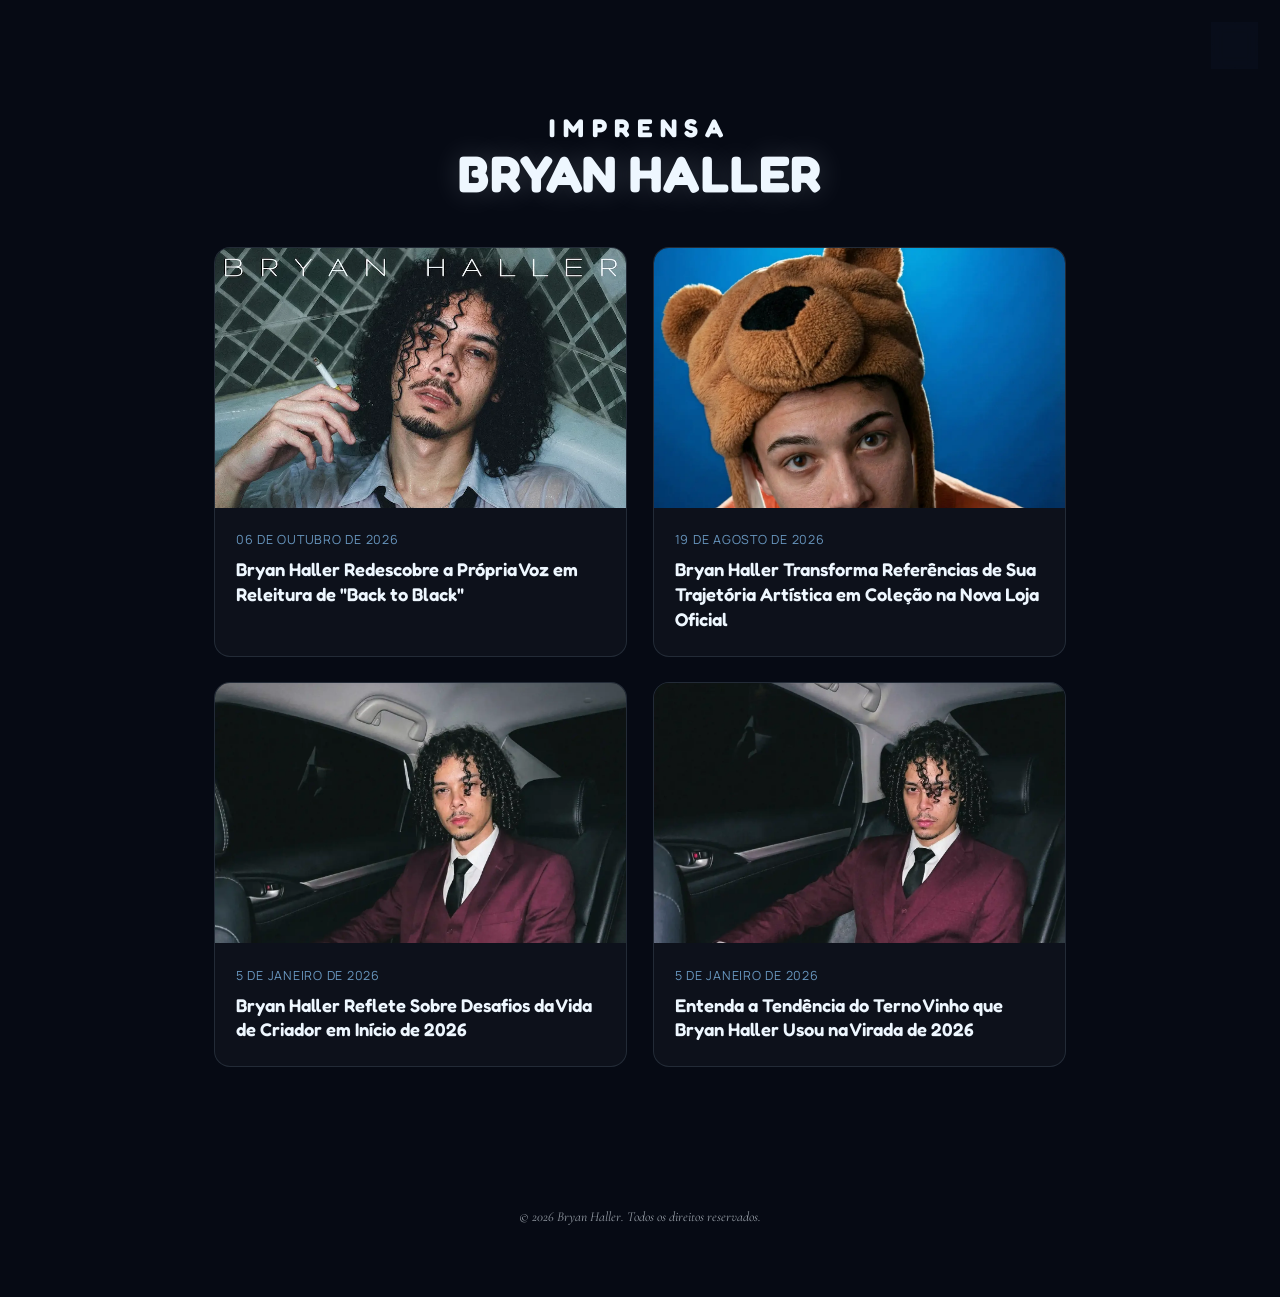
==== commit ad94ab6f: "Atualizar o index.html" ====
--- a/imprensa/index.html
+++ b/imprensa/index.html
@@ -36,7 +36,7 @@
 
   <div class="imprensa-grid">
 
-    <a class="imprensa-card reveal" href="/imprensa/bryan-haller-back-to-black-bastidores/">
+    <a class="imprensa-card reveal" href="/imprensa/back-to-black-nova-voz/">
       <img src="/images/bryan-haller-back-to-black-capa-oficial.webp" alt="Capa do single Back to Black de Bryan Haller" loading="lazy">
       <div class="imprensa-card-body">
         <time datetime="2026-10-06">06 de outubro de 2026</time>
--- a/css/style.css
+++ b/css/style.css
@@ -317,8 +317,8 @@
 
   /* Setinhas ao lado de "OUÇA", reaproveitando o espaço que o título já ocupa */
   .disco-title .ouca-line{ display:flex; align-items:center; justify-content:center; gap:0.7rem; }
-  .ouca-arrow{ opacity:0.6; animation: chevronPulse 1.8s ease-in-out infinite; }
-  .ouca-arrow:last-child{ animation-delay:0.3s; }
+  .ouca-arrow{ opacity:0.6; animation: chevronPulse 1.8s ease-in-out infinite; animation-delay:0s; }
+  .ouca-arrow:last-child{ animation-delay:0s; }
 
   /* ---------- Contato & Publicidade (agora perto do rodapé, não mais no hero) ---------- */
   .contato-final{
@@ -451,10 +451,8 @@
   .track-name{
     font-family:'Cormorant Garamond', serif; font-size:clamp(2rem, 6vw, 2.8rem);
     font-style:italic; color:var(--frost); margin-bottom:2.2rem;
-  text-align: left; /* Adicione esta linha */
-}
-
-
+    text-align: left;
+  }
 
   .listen-btn{ margin: 3.5rem auto 0; }
 
@@ -509,8 +507,6 @@
   .site-menu a:hover{ color:#fff; }
 
   /* ---------- Seção "Loja Oficial" (prévia dentro do index.html) ---------- */
-  /* Estilo editorial de grife: foto edge-to-edge (sem borda, sem cantos, sem sombra),
-     tipografia serifada restrita, bastante espaço vazio — referência: Chanel, Gucci, Balenciaga. */
   .loja-teaser{
     padding: 6rem 0 6.5rem;
     text-align:center;
@@ -520,7 +516,6 @@
   }
   .loja-photo-link{
     display:block;
-    /* Trecho que faz a foto "sangrar" até a borda da tela, ignorando o container do site */
     width:100vw;
     margin-left: calc(50% - 50vw);
     aspect-ratio:16/9;
@@ -609,7 +604,6 @@
   }
 
   /* ---------- Imprensa: página da matéria ---------- */
-  /* Fundo sólido, sem faíscas por trás — em texto longo, o movimento atrapalha a leitura */
   body.materia-imprensa{ background: var(--void); }
   .materia-header{ max-width:820px; margin:0 auto; padding:6rem 1.5rem 0; text-align:center; }
   .materia-header time{
@@ -641,4 +635,4 @@
   .materia-content figcaption{
     font-family:'Manrope', sans-serif; font-size:0.82rem; color: var(--ice-2);
     opacity:0.75; margin-top:-1.2rem; margin-bottom:1.8rem; text-align:center;
-  }
+  }
